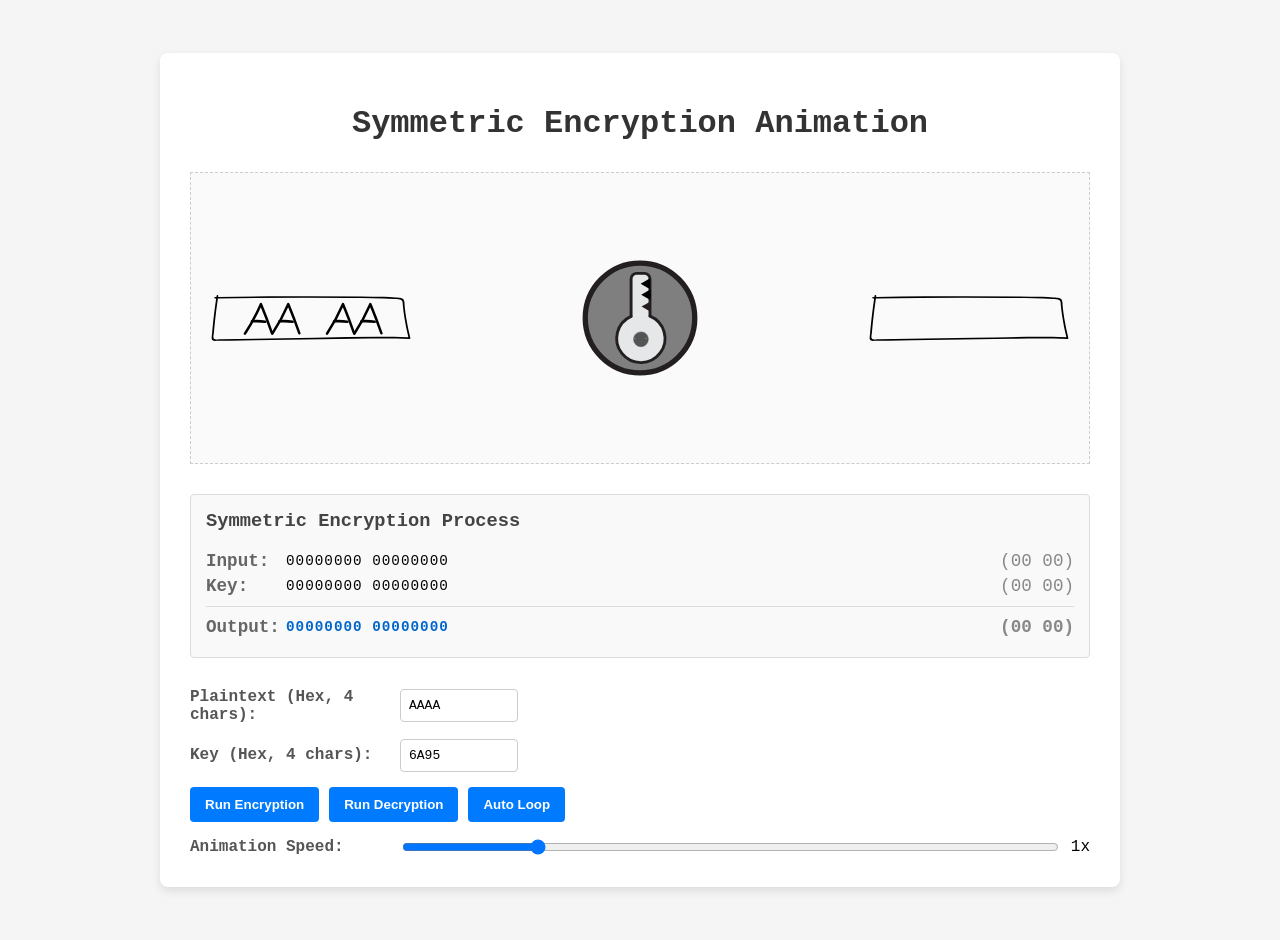
==== index.html @ 765e7019 "Refactor: Rename to Symmetric Encryption, fix key clipping and box filling - Rename page titles and " ====
<!DOCTYPE html>
<html lang="en">
<head>
    <meta charset="UTF-8">
    <meta name="viewport" content="width=device-width, initial-scale=1.0">
    <title>Symmetric Encryption Interactive Demo</title>
    <link rel="stylesheet" href="style.css">
</head>
<body>
    <div class="container">
        <h1>Symmetric Encryption Animation</h1>
        
        <div class="animation-space">
            <!-- Left Box (Plaintext) -->
            <div class="box-container" id="left-box-container">
                <svg class="box-svg" id="left-box" viewBox="0 0 475.19 112.03">
                    <g id="box-path">
                        <path class="box-outline" d="M473.64,103.31q-6-23.85-9.92-48.07-2.07-13-3.49-26.07c-.56-5.15.43-13.23-3.1-17.66s-13.55-3.73-18.82-4.16c-8.93-.72-17.87-1.21-26.83-1.55-18.3-.7-36.63-.82-54.95-1Q245.78,3.73,135,4.54,76,5,17,5.93c.1-.68.19-1.36.3-2,.36-2.39-3.67-3.43-4-1-.16,1-.3,2.08-.46,3.12L9.62,6a1.9,1.9,0,1,0,0,3.8l2.59,0Q9,32.11,6.38,54.49q-1.48,13-2.73,26.09-.58,6.06-1.1,12.13c-.36,4.11-1.41,8.73-.93,12.82.79,6.65,9.73,4.78,14.92,4.7l29.12-.44,58.24-.88,235-3.56c44.23-.66,88.49-1.2,132.7.37A2,2,0,0,0,473.64,103.31Zm-226.22-.38-224.63,3.4c-4.14.06-13.09,1.73-15.77-1.1S6.57,94.62,6.9,90.84q1.23-14,2.74-28Q12.5,36.26,16.4,9.74,119.59,8.06,222.79,8q53.29,0,106.59.38c35.6.27,71.39-.11,106.88,2.62,4.89.38,12.55-.1,16.34,2.71,3.6,2.67,2.74,8.67,3.16,12.71q1.31,12.66,3.22,25.26,3.81,25.26,10,50.15C395.21,99.34,321.21,101.82,247.42,102.93Z"/>
                    </g>
                </svg>
            </div>

            <!-- Left Connector (Arrows) -->
            <div class="connector-container" id="left-connector">
                <!-- Encrypt In Arrow (pointing right) -->
                <svg class="arrow-svg arrow-encrypt-in" viewBox="0 0 152.39 81.26">
                    <path d="M5.77,43.1a1021.29,1021.29,0,0,1,119.12-1.56c7.72.35,7.7-11.65,0-12A1021.29,1021.29,0,0,0,5.77,31.1c-7.66.55-7.72,12.55,0,12Z"/>
                    <path d="M90,11.09A217.37,217.37,0,0,0,145,30.8l-2.65-10a273.17,273.17,0,0,0-31.94,51.35c-3.29,6.94,7,13,10.36,6.06a260.18,260.18,0,0,1,30.06-48.92c2.55-3.25,2.23-9-2.65-10A205.46,205.46,0,0,1,96.1.73C89.25-2.82,83.18,7.54,90,11.09Z"/>
                </svg>
                <!-- Decrypt Out Arrow (pointing left) -->
                <svg class="arrow-svg arrow-decrypt-out flip-h" viewBox="0 0 152.39 81.26">
                    <path d="M5.77,43.1a1021.29,1021.29,0,0,1,119.12-1.56c7.72.35,7.7-11.65,0-12A1021.29,1021.29,0,0,0,5.77,31.1c-7.66.55-7.72,12.55,0,12Z"/>
                    <path d="M90,11.09A217.37,217.37,0,0,0,145,30.8l-2.65-10a273.17,273.17,0,0,0-31.94,51.35c-3.29,6.94,7,13,10.36,6.06a260.18,260.18,0,0,1,30.06-48.92c2.55-3.25,2.23-9-2.65-10A205.46,205.46,0,0,1,96.1.73C89.25-2.82,83.18,7.54,90,11.09Z"/>
                </svg>
            </div>

            <!-- Middle Key -->
            <div class="key-container neutral" id="key-anim-container">
                <svg class="key-svg" viewBox="-10 -10 247.24 247.9">
                    <defs>
                        <radialGradient id="encrypt-gradient" cx="118.95" cy="118.62" r="113.29" gradientUnits="userSpaceOnUse">
                            <stop offset="0" stop-color="#fff"/>
                            <stop offset="1" stop-color="#c7001a"/>
                        </radialGradient>
                        <radialGradient id="decrypt-gradient" cx="118.95" cy="118.62" r="113.28" gradientUnits="userSpaceOnUse">
                            <stop offset="0" stop-color="#fff"/>
                            <stop offset="1" stop-color="#03d400"/>
                        </radialGradient>
                    </defs>
                    <g id="Layer_2" data-name="Layer 2">
                        <g id="Layer_2-2" data-name="Layer 2">
                            <path class="bg-circle" d="M113.62.5C176.1.5,226.74,51.3,226.74,114S176.1,227.4,113.62,227.4.5,176.61.5,114,51.15.5,113.62.5Zm51.66,155.79a50.08,50.08,0,0,0-31-46.35V33.31a11.54,11.54,0,0,0-11.53-11.54h-16A11.54,11.54,0,0,0,95.2,33.31v77.16h0a50,50,0,1,0,70.08,45.81Z"/>
                            <g id="key-hardware">
                                <path class="cls-2" d="M134.29,109.94a49.92,49.92,0,1,1-39.09.54v35.24a11.56,11.56,0,0,0,5.32,9.73,14.65,14.65,0,0,0-.22,2.58,15.29,15.29,0,1,0,30.58,0,15.49,15.49,0,0,0-.45-3.7,11.5,11.5,0,0,0,3.86-8.61Z"/>
                                <path class="cls-2" d="M134.29,109.94v35.78a11.5,11.5,0,0,1-3.86,8.61,15.29,15.29,0,0,0-29.91,1.12,11.56,11.56,0,0,1-5.32-9.73V110.48h0a49.87,49.87,0,0,1,39.09-.53Z"/>
                                <path class="cls-2" d="M134.29,33.31v76.63a49.87,49.87,0,0,0-39.09.53V33.31a11.54,11.54,0,0,1,11.53-11.54h16a11.54,11.54,0,0,1,11.53,11.54Zm-1.45,62.34V85.23l-9,5.21Zm-.69-24.54V60.69l-9,5.21ZM131,48.28V37.85l-9,5.21Z"/>
                                <polygon class="cls-2" points="132.84 85.23 132.84 95.65 123.81 90.44 132.84 85.23"/>
                                <polygon class="cls-2" points="132.15 60.69 132.15 71.11 123.12 65.9 132.15 60.69"/>
                                <polygon class="cls-2" points="130.96 37.85 130.96 48.28 121.93 43.06 130.96 37.85"/>
                                <path class="cls-3" d="M130.43,154.33a15.49,15.49,0,0,1,.45,3.7,15.29,15.29,0,1,1-30.58,0,14.65,14.65,0,0,1,.22-2.58,11.55,11.55,0,0,0,6.21,1.81h16A11.45,11.45,0,0,0,130.43,154.33Z"/>
                                <path class="cls-3" d="M115.59,142.74a15.32,15.32,0,0,1,14.84,11.59,11.45,11.45,0,0,1-7.67,2.93h-16a11.55,11.55,0,0,1-6.21-1.81A15.29,15.29,0,0,1,115.59,142.74Z"/>
                                <path class="cls-4" d="M.5,114C.5,51.3,51.15.5,113.62.5S226.74,51.3,226.74,114,176.1,227.4,113.62,227.4.5,176.61.5,114Z"/>
                                <path class="cls-5" d="M134.29,109.94a49.92,49.92,0,1,1-39.09.54"/>
                                <path class="cls-5" d="M95.2,110.47V33.31a11.54,11.54,0,0,1,11.53-11.54h16a11.54,11.54,0,0,1,11.53,11.54v76.63"/>
                                <polygon class="cls-6" points="132.84 85.23 132.84 95.65 123.81 90.44 132.84 85.23"/>
                                <polygon class="cls-7" points="132.15 60.69 132.15 71.11 123.12 65.9 132.15 60.69"/>
                                <polygon class="cls-7" points="130.96 37.85 130.96 48.28 121.93 43.06 130.96 37.85"/>
                                <path class="cls-8" d="M130.43,154.33a15.49,15.49,0,0,1,.45,3.7,15.29,15.29,0,1,1-30.58,0,14.65,14.65,0,0,1,.22-2.58,15.29,15.29,0,0,1,29.91-1.12Z"/>
                            </g>
                        </g>
                    </g>
                </svg>
            </div>

            <!-- Right Connector (Arrows) -->
            <div class="connector-container" id="right-connector">
                <!-- Encrypt Out Arrow (pointing right) -->
                <svg class="arrow-svg arrow-encrypt-out" viewBox="0 0 152.39 81.26">
                    <path d="M5.77,43.1a1021.29,1021.29,0,0,1,119.12-1.56c7.72.35,7.7-11.65,0-12A1021.29,1021.29,0,0,0,5.77,31.1c-7.66.55-7.72,12.55,0,12Z"/>
                    <path d="M90,11.09A217.37,217.37,0,0,0,145,30.8l-2.65-10a273.17,273.17,0,0,0-31.94,51.35c-3.29,6.94,7,13,10.36,6.06a260.18,260.18,0,0,1,30.06-48.92c2.55-3.25,2.23-9-2.65-10A205.46,205.46,0,0,1,96.1.73C89.25-2.82,83.18,7.54,90,11.09Z"/>
                </svg>
                <!-- Decrypt In Arrow (pointing left) -->
                <svg class="arrow-svg arrow-decrypt-in flip-h" viewBox="0 0 152.39 81.26">
                    <path d="M5.77,43.1a1021.29,1021.29,0,0,1,119.12-1.56c7.72.35,7.7-11.65,0-12A1021.29,1021.29,0,0,0,5.77,31.1c-7.66.55-7.72,12.55,0,12Z"/>
                    <path d="M90,11.09A217.37,217.37,0,0,0,145,30.8l-2.65-10a273.17,273.17,0,0,0-31.94,51.35c-3.29,6.94,7,13,10.36,6.06a260.18,260.18,0,0,1,30.06-48.92c2.55-3.25,2.23-9-2.65-10A205.46,205.46,0,0,1,96.1.73C89.25-2.82,83.18,7.54,90,11.09Z"/>
                </svg>
            </div>

            <!-- Right Box (Ciphertext) -->
            <div class="box-container" id="right-box-container">
                <svg class="box-svg" id="right-box" viewBox="0 0 475.19 112.03">
                    <g id="box-path">
                        <path class="box-outline" d="M473.64,103.31q-6-23.85-9.92-48.07-2.07-13-3.49-26.07c-.56-5.15.43-13.23-3.1-17.66s-13.55-3.73-18.82-4.16c-8.93-.72-17.87-1.21-26.83-1.55-18.3-.7-36.63-.82-54.95-1Q245.78,3.73,135,4.54,76,5,17,5.93c.1-.68.19-1.36.3-2,.36-2.39-3.67-3.43-4-1-.16,1-.3,2.08-.46,3.12L9.62,6a1.9,1.9,0,1,0,0,3.8l2.59,0Q9,32.11,6.38,54.49q-1.48,13-2.73,26.09-.58,6.06-1.1,12.13c-.36,4.11-1.41,8.73-.93,12.82.79,6.65,9.73,4.78,14.92,4.7l29.12-.44,58.24-.88,235-3.56c44.23-.66,88.49-1.2,132.7.37A2,2,0,0,0,473.64,103.31Zm-226.22-.38-224.63,3.4c-4.14.06-13.09,1.73-15.77-1.1S6.57,94.62,6.9,90.84q1.23-14,2.74-28Q12.5,36.26,16.4,9.74,119.59,8.06,222.79,8q53.29,0,106.59.38c35.6.27,71.39-.11,106.88,2.62,4.89.38,12.55-.1,16.34,2.71,3.6,2.67,2.74,8.67,3.16,12.71q1.31,12.66,3.22,25.26,3.81,25.26,10,50.15C395.21,99.34,321.21,101.82,247.42,102.93Z"/>
                    </g>
                </svg>
            </div>
        </div>

        <!-- XOR Math Visualization -->
        <div class="math-panel" id="math-panel">
            <h3>Symmetric Encryption Process</h3>
            <div class="binary-row">
                <span class="label">Input:</span>
                <span class="value" id="math-input-bin">00000000 00000000</span>
                <span class="hex" id="math-input-hex">(00 00)</span>
            </div>
            <div class="binary-row">
                <span class="label">Key:</span>
                <span class="value" id="math-key-bin">00000000 00000000</span>
                <span class="hex" id="math-key-hex">(00 00)</span>
            </div>
            <div class="divider"></div>
            <div class="binary-row output-row">
                <span class="label">Output:</span>
                <span class="value" id="math-output-bin">00000000 00000000</span>
                <span class="hex" id="math-output-hex">(00 00)</span>
            </div>
        </div>

        <!-- Controls -->
        <div class="controls">
            <div class="control-group">
                <label for="plaintext-input">Plaintext (Hex, 4 chars):</label>
                <input type="text" id="plaintext-input" value="AAAA" maxlength="4" pattern="[0-9a-fA-F]{4}">
            </div>
            <div class="control-group">
                <label for="key-input">Key (Hex, 4 chars):</label>
                <input type="text" id="key-input" value="6A95" maxlength="4" pattern="[0-9a-fA-F]{4}">
            </div>
            <div class="control-group">
                <button id="btn-encrypt">Run Encryption</button>
                <button id="btn-decrypt">Run Decryption</button>
                <button id="btn-loop">Auto Loop</button>
                <button id="btn-pause" style="display:none;">Pause</button>
            </div>
            <div class="control-group">
                <label for="speed-input">Animation Speed:</label>
                <input type="range" id="speed-input" min="0.5" max="3" step="0.1" value="1">
                <span id="speed-val">1x</span>
            </div>
        </div>
    </div>

    <script type="module" src="main.js"></script>
</body>
</html>
---- style.css ----
body {
    font-family: 'Courier New', Courier, monospace;
    background-color: #f5f5f5;
    margin: 0;
    padding: 20px;
    display: flex;
    justify-content: center;
    align-items: center;
    min-height: 100vh;
}

.container {
    background-color: #fff;
    padding: 30px;
    border-radius: 8px;
    box-shadow: 0 4px 10px rgba(0,0,0,0.1);
    max-width: 900px;
    width: 100%;
}

h1 {
    text-align: center;
    color: #333;
    margin-bottom: 30px;
}

.animation-space {
    display: flex;
    justify-content: space-between;
    align-items: center;
    height: 250px;
    margin-bottom: 30px;
    border: 1px dashed #ccc;
    padding: 20px;
    background-color: #fafafa;
    position: relative;
}

.box-container {
    width: 200px;
    height: 100px;
    display: flex;
    justify-content: center;
    align-items: center;
}

.box-svg {
    width: 100%;
    height: 100%;
    overflow: visible;
}

.box-outline {
    fill: #000;
    stroke: none;
}

.connector-container {
    width: 100px;
    height: 80px;
    position: relative;
    display: flex;
    justify-content: center;
    align-items: center;
}

.arrow-svg {
    width: 100%;
    height: 100%;
    position: absolute;
    top: 0;
    left: 0;
    opacity: 0;
    transition: opacity 0.3s ease-in-out;
}

.arrow-svg path {
    fill: #000;
}

.flip-h {
    transform: scaleX(-1);
}

.key-container {
    width: 120px;
    height: 120px;
    display: flex;
    justify-content: center;
    align-items: center;
}

.key-svg {
    width: 100%;
    height: 100%;
}

/* Key SVG Internal Styles */
.key-svg .bg-circle {
    transition: fill 0.5s ease-in-out;
}

.key-container.neutral .bg-circle {
    fill: #7f7f7f;
}

.key-container.encrypting .bg-circle {
    fill: url(#encrypt-gradient);
}

.key-container.decrypting .bg-circle {
    fill: url(#decrypt-gradient);
}

.key-svg .cls-2 { fill: #e6e7e8; }
.key-svg .cls-3 { fill: #535454; }
.key-svg .cls-4, .key-svg .cls-5, .key-svg .cls-6, .key-svg .cls-7, .key-svg .cls-8 { fill: none; }
.key-svg .cls-4, .key-svg .cls-5, .key-svg .cls-6 { stroke: #231f20; }
.key-svg .cls-4, .key-svg .cls-5, .key-svg .cls-6, .key-svg .cls-7 { stroke-linecap: round; }
.key-svg .cls-4, .key-svg .cls-5, .key-svg .cls-6, .key-svg .cls-8 { stroke-miterlimit: 10; }
.key-svg .cls-4 { stroke-width: 11px; } /* encryption outer stroke? wait, key.svg didn't have cls-4 stroke width 11, key_encrypt did. We can keep it or merge */
.key-svg .cls-5 { stroke-width: 6px; }
.key-svg .cls-6, .key-svg .cls-7 { stroke-width: 7px; }
.key-svg .cls-7 { stroke: #000; }
.key-svg .cls-8 { stroke: #515151; }

.key-svg {
    transform-origin: center;
    transition: transform 0.5s ease-in-out;
}

.key-container.encrypting .key-svg {
    transform: rotate(90deg);
}

.key-container.decrypting .key-svg {
    transform: rotate(-90deg);
}

/* Arrow Visibility States */
.animation-space.state-encrypt-start .arrow-encrypt-in { opacity: 1; }
.animation-space.state-encrypt-active .arrow-encrypt-in { opacity: 1; }
.animation-space.state-encrypt-active .arrow-encrypt-out { opacity: 1; }

.animation-space.state-decrypt-start .arrow-decrypt-in { opacity: 1; }
.animation-space.state-decrypt-active .arrow-decrypt-in { opacity: 1; }
.animation-space.state-decrypt-active .arrow-decrypt-out { opacity: 1; }

/* Text Fade States */
.box-svg .char-group {
    transition: opacity 0.5s ease-in-out;
}
.box-svg.fade-out .char-group {
    opacity: 0;
}

/* Math Panel */
.math-panel {
    background-color: #f9f9f9;
    border: 1px solid #ddd;
    padding: 15px;
    border-radius: 4px;
    margin-bottom: 30px;
}

.math-panel h3 {
    margin-top: 0;
    color: #444;
}

.binary-row {
    display: flex;
    align-items: center;
    margin: 5px 0;
    font-size: 1.1em;
}

.binary-row .label {
    width: 80px;
    font-weight: bold;
    color: #666;
}

.binary-row .value {
    font-family: monospace;
    letter-spacing: 1px;
    flex-grow: 1;
}

.binary-row .hex {
    color: #888;
    margin-left: 10px;
}

.divider {
    height: 1px;
    background-color: #ddd;
    margin: 10px 0;
}

.output-row {
    font-weight: bold;
    color: #0066cc;
}

/* Controls */
.controls {
    display: flex;
    flex-direction: column;
    gap: 15px;
}

.control-group {
    display: flex;
    align-items: center;
    gap: 10px;
}

.control-group label {
    font-weight: bold;
    color: #555;
    width: 200px;
}

.control-group input[type="text"] {
    padding: 8px;
    font-family: monospace;
    font-size: 1em;
    border: 1px solid #ccc;
    border-radius: 4px;
    width: 100px;
    text-transform: uppercase;
}

.control-group button {
    padding: 10px 15px;
    border: none;
    border-radius: 4px;
    background-color: #007bff;
    color: #fff;
    cursor: pointer;
    font-weight: bold;
    transition: background-color 0.2s;
}

.control-group button:hover {
    background-color: #0056b3;
}

.control-group button:active {
    background-color: #004085;
}

.control-group input[type="range"] {
    flex-grow: 1;
}
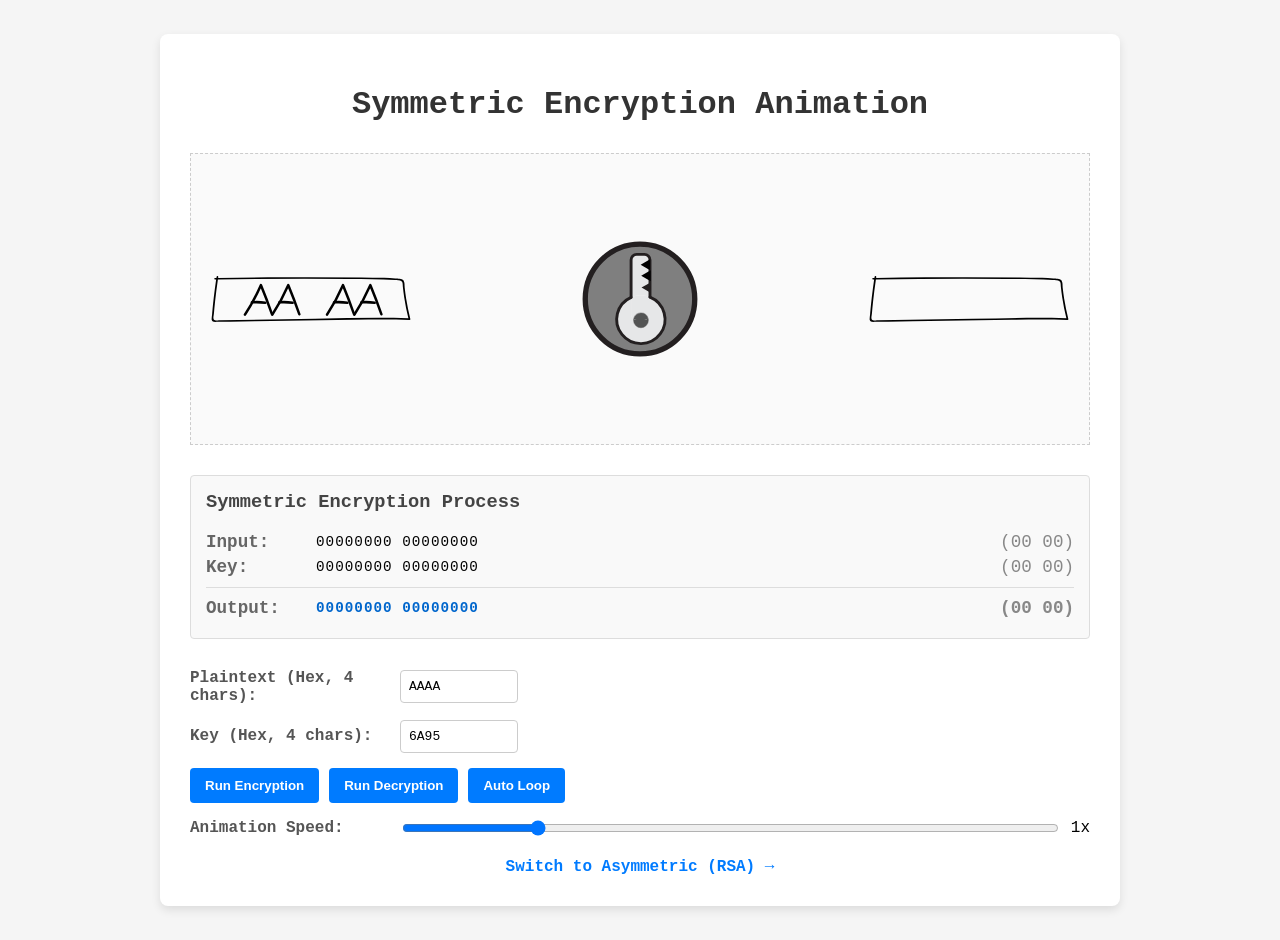
==== commit 9a2b1fdc: "Refactor: Fix asymmetric decrypt arrow directions and vertical key spacing - Swap decrypt arrow rota" ====
--- a/index.html
+++ b/index.html
@@ -139,6 +139,9 @@
                 <span id="speed-val">1x</span>
             </div>
         </div>
+        <div style="margin-top: 20px; text-align: center;">
+            <a href="asymmetric.html" style="color: #007bff; text-decoration: none; font-weight: bold;">Switch to Asymmetric (RSA) &rarr;</a>
+        </div>
     </div>
 
     <script type="module" src="main.js"></script>
--- a/style.css
+++ b/style.css
@@ -42,6 +42,7 @@
     display: flex;
     justify-content: center;
     align-items: center;
+    transition: opacity 0.5s ease-in-out;
 }
 
 .box-svg {
@@ -146,13 +147,6 @@
 .animation-space.state-decrypt-active .arrow-decrypt-in { opacity: 1; }
 .animation-space.state-decrypt-active .arrow-decrypt-out { opacity: 1; }
 
-/* Text Fade States */
-.box-svg .char-group {
-    transition: opacity 0.5s ease-in-out;
-}
-.box-svg.fade-out .char-group {
-    opacity: 0;
-}
 
 /* Math Panel */
 .math-panel {
@@ -176,7 +170,7 @@
 }
 
 .binary-row .label {
-    width: 80px;
+    width: 110px;
     font-weight: bold;
     color: #666;
 }
@@ -254,3 +248,83 @@
 .control-group input[type="range"] {
     flex-grow: 1;
 }
+
+/* Asymmetric Layout */
+.animation-space.asymmetric-layout {
+    height: 340px;
+}
+.key-pair-container {
+    display: flex;
+    flex-direction: column;
+    justify-content: space-around;
+    height: 100%;
+    width: 120px;
+}
+.key-wrapper {
+    display: flex;
+    flex-direction: column;
+    align-items: center;
+    position: relative;
+}
+.key-label {
+    font-family: 'Courier New', Courier, monospace;
+    font-weight: bold;
+    color: #555;
+    font-size: 0.8em;
+    text-transform: uppercase;
+    letter-spacing: 1px;
+}
+.key-label.top {
+    margin-bottom: 5px;
+}
+.key-label.bottom {
+    margin-top: 5px;
+}
+
+/* Static Rotations for Asymmetric Keys */
+.key-container.public {
+    transform: rotate(90deg);
+}
+.key-container.private {
+    transform: rotate(-90deg);
+}
+
+/* Permanent Key Colors for Asymmetric */
+.key-container.public .key-svg .bg-circle {
+    fill: url(#encrypt-gradient) !important;
+    opacity: 1 !important;
+}
+.key-container.private .key-svg .bg-circle {
+    fill: url(#decrypt-gradient) !important;
+    opacity: 1 !important;
+}
+
+/* Wiggle & Pulse Animation for Active Key */
+.key-svg.active-key {
+    animation: wiggle-pulse-anim 1.2s infinite ease-in-out;
+}
+
+@keyframes wiggle-pulse-anim {
+    0% { transform: rotate(0deg) scale(1); }
+    25% { transform: rotate(4deg) scale(1.04); }
+    50% { transform: rotate(0deg) scale(1.08); }
+    75% { transform: rotate(-4deg) scale(1.04); }
+    100% { transform: rotate(0deg) scale(1); }
+}
+
+/* Diagonal Arrows for Asymmetric */
+.asymmetric-layout .connector-container {
+    height: 100%;
+}
+.asymmetric-layout .arrow-encrypt-in {
+    transform: translateY(-42.5px) rotate(-40deg) scaleX(1.3);
+}
+.asymmetric-layout .arrow-encrypt-out {
+    transform: translateY(-42.5px) rotate(40deg) scaleX(1.3);
+}
+.asymmetric-layout .arrow-decrypt-in {
+    transform: translateY(42.5px) rotate(140deg) scaleX(1.3);
+}
+.asymmetric-layout .arrow-decrypt-out {
+    transform: translateY(42.5px) rotate(220deg) scaleX(1.3);
+}
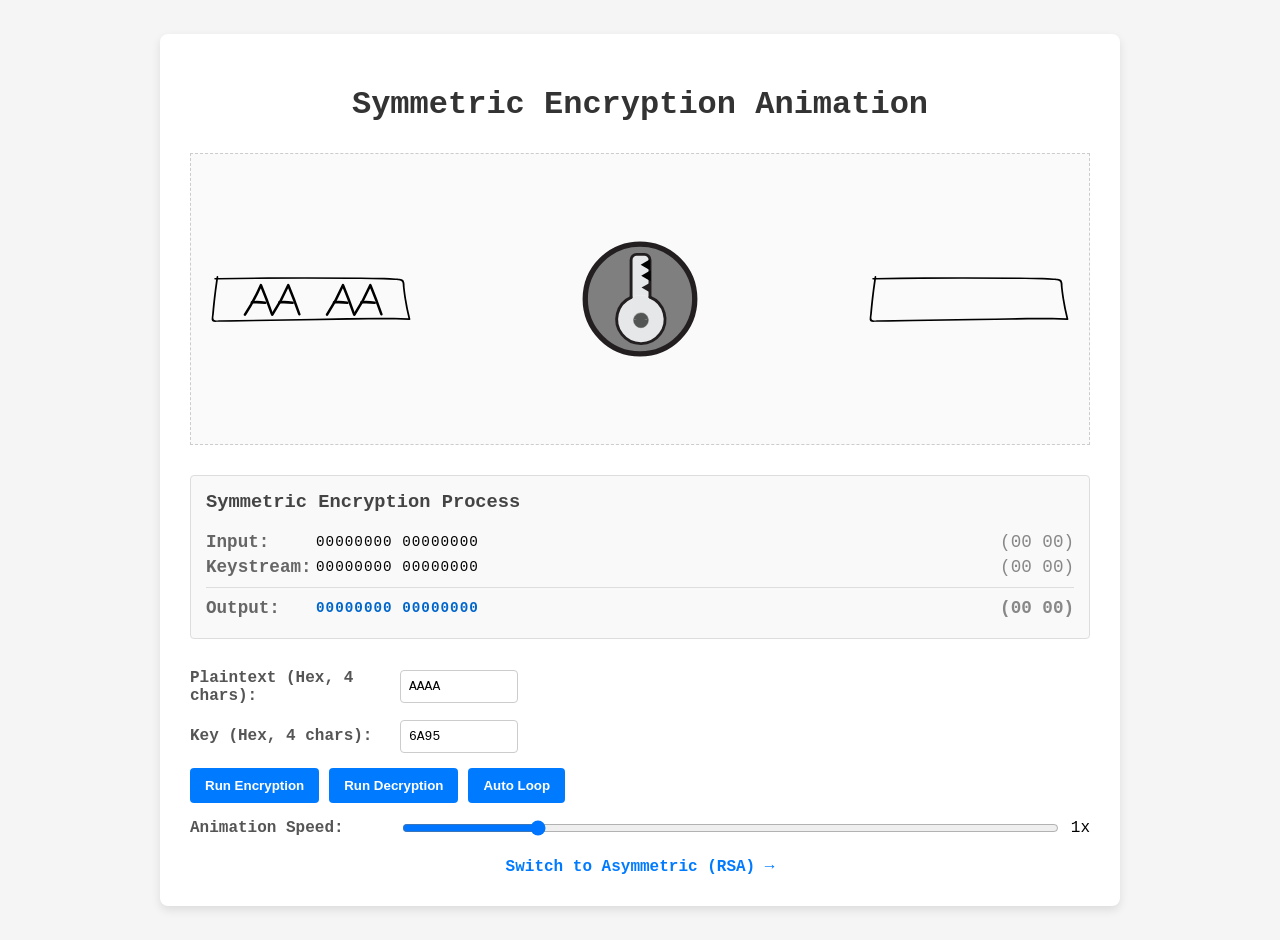
==== commit f4021b74: "Fix: Center register box text, clarify keystream, align diagonals, and persist arrows - Use wobbly b" ====
--- a/index.html
+++ b/index.html
@@ -105,7 +105,7 @@
                 <span class="hex" id="math-input-hex">(00 00)</span>
             </div>
             <div class="binary-row">
-                <span class="label">Key:</span>
+                <span class="label">Keystream:</span>
                 <span class="value" id="math-key-bin">00000000 00000000</span>
                 <span class="hex" id="math-key-hex">(00 00)</span>
             </div>
--- a/style.css
+++ b/style.css
@@ -328,3 +328,282 @@
 .asymmetric-layout .arrow-decrypt-out {
     transform: translateY(42.5px) rotate(220deg) scaleX(1.3);
 }
+
+/* Feistel Layout */
+.animation-space.feistel-layout {
+    height: 340px;
+    width: 600px;
+    margin: 0 auto;
+    position: relative;
+    display: flex;
+    justify-content: space-between;
+}
+.feistel-column {
+    width: 240px;
+    height: 100%;
+    display: flex;
+    flex-direction: column;
+    justify-content: space-between;
+    position: relative;
+}
+.box-container.small-box {
+    width: 240px;
+    height: 57px;
+    position: relative;
+}
+.box-label-top {
+    position: absolute;
+    top: -20px;
+    left: 50%;
+    transform: translateX(-50%);
+    font-family: monospace;
+    font-weight: bold;
+    font-size: 0.9em;
+}
+.box-label-bottom {
+    position: absolute;
+    bottom: -20px;
+    left: 50%;
+    transform: translateX(-50%);
+    font-family: monospace;
+    font-weight: bold;
+    font-size: 0.9em;
+    white-space: nowrap;
+}
+
+/* XOR Gate */
+.xor-gate {
+    width: 30px;
+    height: 30px;
+    border: 2px solid #000;
+    border-radius: 50%;
+    display: flex;
+    align-items: center;
+    justify-content: center;
+    font-family: monospace;
+    font-size: 20px;
+    font-weight: bold;
+    background: #fff;
+    position: absolute;
+    left: 105px;
+    top: 145px;
+    z-index: 10;
+    transition: background-color 0.3s;
+}
+.xor-gate.active {
+    background-color: #ffeb3b; /* yellow pulse on active */
+}
+
+/* F Block */
+.f-block {
+    width: 50px;
+    height: 40px;
+    border: 2px solid #000;
+    background: #fff;
+    display: flex;
+    align-items: center;
+    justify-content: center;
+    font-family: 'Courier New', Courier, monospace;
+    font-weight: bold;
+    font-size: 1.2em;
+    position: absolute;
+    left: 95px;
+    top: 140px;
+    z-index: 10;
+    transition: background-color 0.3s;
+}
+.f-block.active {
+    background-color: #ffeb3b;
+}
+
+/* Key Node */
+.key-node {
+    width: 40px;
+    height: 40px;
+    border: 2px dashed #333;
+    border-radius: 50%;
+    background: #fff;
+    display: flex;
+    flex-direction: column;
+    align-items: center;
+    justify-content: center;
+    position: absolute;
+    left: 175px;
+    top: 140px;
+    z-index: 10;
+    font-family: monospace;
+    font-size: 0.8em;
+}
+.key-node-label {
+    font-size: 0.7em;
+    color: #777;
+}
+.key-node-value {
+    font-weight: bold;
+}
+
+/* Feistel Arrows Positioning */
+.feistel-arrows {
+    position: absolute;
+    top: 0;
+    left: 0;
+    width: 100%;
+    height: 100%;
+    pointer-events: none;
+}
+.feistel-arrow {
+    position: absolute;
+    width: 152px;
+    height: 81px;
+    opacity: 0;
+    transition: opacity 0.3s ease-in-out;
+}
+
+/* Straight arrow overrides (using path drawing instead of complex SVG viewBox if possible,
+   but we reuse the same arrow structure, so we position and rotate/scale them) */
+.arrow-l0-xor {
+    left: 44px;
+    top: 60.5px;
+    transform: rotate(90deg) scaleX(0.58) scaleY(0.5);
+}
+.arrow-r0-f {
+    left: 404px;
+    top: 58px;
+    transform: rotate(90deg) scaleX(0.55) scaleY(0.5);
+}
+.arrow-f-xor {
+    left: 219px;
+    top: 119.5px;
+    transform: rotate(180deg) scaleX(2.1) scaleY(0.5);
+}
+.arrow-xor-r1 {
+    left: 120px;
+    top: 121px;
+    width: 360px;
+    height: 216px;
+    transform: scaleX(-1) scaleY(0.5);
+}
+.arrow-r0-l1 {
+    left: 120px;
+    top: -56px;
+    width: 360px;
+    height: 452px;
+    transform: scaleY(0.5);
+}
+
+/* Sidebar Layout for XOR Calculator */
+.page-wrapper {
+    display: flex;
+    justify-content: center;
+    align-items: flex-start;
+    gap: 30px;
+    max-width: 960px;
+    margin: 0 auto;
+    padding: 20px;
+}
+.main-content {
+    flex: 1;
+    max-width: 650px;
+}
+.sidebar {
+    width: 250px;
+    margin-top: 60px;
+}
+.calculator-panel {
+    border: 2px solid #333;
+    border-radius: 8px;
+    padding: 15px;
+    background: #fdfdfd;
+    box-shadow: 3px 3px 0px rgba(0,0,0,0.15);
+}
+.calculator-panel h3 {
+    margin-top: 0;
+    font-family: monospace;
+    font-size: 1.1em;
+    border-bottom: 2px solid #333;
+    padding-bottom: 5px;
+    text-align: center;
+}
+.calc-row {
+    display: flex;
+    align-items: center;
+    justify-content: space-between;
+    margin-top: 15px;
+}
+.calc-input-group {
+    display: flex;
+    flex-direction: column;
+    width: 90px;
+}
+.calc-input-group label {
+    font-size: 0.7em;
+    color: #555;
+    margin-bottom: 3px;
+    font-family: monospace;
+}
+.calc-input-group input {
+    width: 100%;
+    padding: 5px;
+    font-family: monospace;
+    font-size: 1.1em;
+    text-transform: uppercase;
+    text-align: center;
+    border: 2px solid #333;
+    border-radius: 4px;
+}
+.calc-op {
+    font-size: 1.4em;
+    font-weight: bold;
+    margin-top: 15px;
+}
+.calc-result-row {
+    margin-top: 20px;
+    padding-top: 10px;
+    border-top: 2px dashed #ccc;
+    display: flex;
+    justify-content: space-between;
+    align-items: center;
+}
+.calc-result-label {
+    font-family: monospace;
+    font-size: 0.9em;
+    font-weight: bold;
+}
+.calc-result-val {
+    font-family: monospace;
+    font-size: 1.3em;
+    font-weight: bold;
+    color: #007bff;
+    border: 2px solid #007bff;
+    padding: 2px 8px;
+    border-radius: 4px;
+    background: #f0f7ff;
+}
+.calc-help {
+    margin-top: 15px;
+    font-size: 0.75em;
+    color: #666;
+    line-height: 1.3;
+}
+
+/* F Block Intermediate Value */
+.f-block-val {
+    position: absolute;
+    left: 115px;
+    top: 184px;
+    transform: translateX(-50%);
+    font-family: monospace;
+    font-weight: bold;
+    font-size: 0.85em;
+    background: #ffffcc;
+    padding: 1px 4px;
+    border: 1.5px dashed #333;
+    border-radius: 4px;
+    opacity: 0;
+    transition: opacity 0.3s ease-in-out;
+    z-index: 10;
+}
+.f-block-val.active {
+    opacity: 1;
+}
+
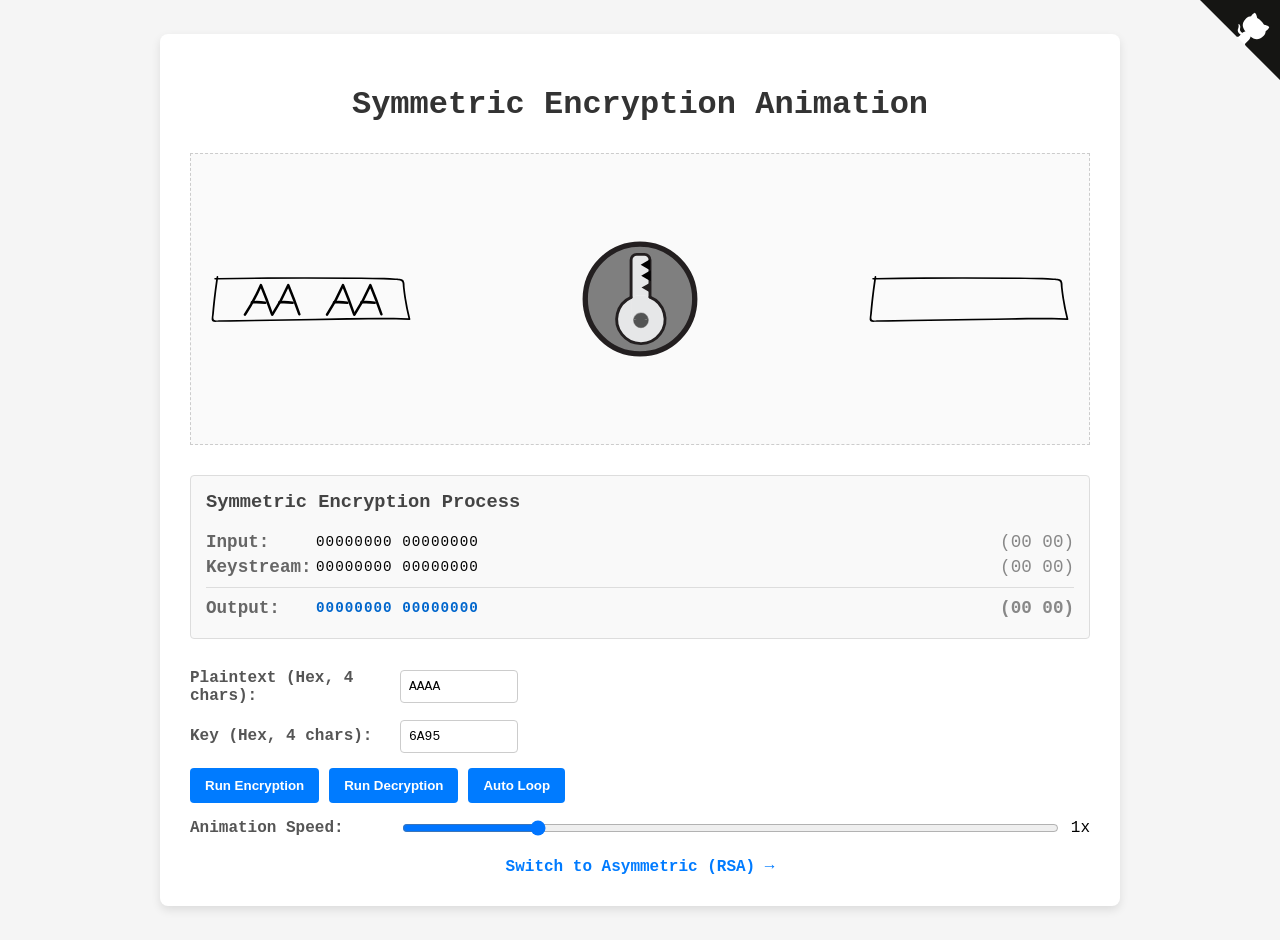
==== commit dd2c4a4c: "Feature: Add GitHub Corner Octocat link to all pages - Insert GitHub Octocat Corner SVGs to index.ht" ====
--- a/index.html
+++ b/index.html
@@ -7,6 +7,15 @@
     <link rel="stylesheet" href="style.css">
 </head>
 <body>
+    <!-- GitHub Corner Octocat (Top Right) -->
+    <a href="https://github.com/bohemian-miser/bits-of-security" class="github-corner z-50" aria-label="View source on GitHub">
+        <svg width="80" height="80" viewBox="0 0 250 250" style="fill:#151513; color:#fff; position: absolute; top: 0; border: 0; right: 0;" aria-hidden="true">
+            <path d="M0,0 L115,115 L130,115 L142,142 L250,250 L250,0 Z"/>
+            <path d="M128.3,109.0 C113.8,99.7 119.0,89.6 119.0,89.6 C122.0,82.7 120.5,78.6 120.5,78.6 C119.2,72.0 123.4,76.3 123.4,76.3 C127.3,80.9 125.5,87.3 125.5,87.3 C122.9,97.6 130.6,101.9 134.4,103.2" fill="currentColor" style="transform-origin: 130px 106px;" class="octo-arm"/>
+            <path d="M115.0,115.0 C114.9,115.1 118.7,116.5 119.8,115.4 L133.7,101.6 C136.9,99.2 139.9,98.4 142.2,98.6 C133.8,88.0 127.5,74.4 143.8,58.0 C148.5,53.4 154.0,51.2 159.7,51.0 C160.3,49.4 163.2,43.6 171.4,40.1 C171.4,40.1 176.1,42.5 178.8,56.2 C183.1,58.6 187.2,61.8 190.9,65.4 C194.5,69.0 197.7,73.2 200.1,77.6 C213.8,80.2 216.3,84.9 216.3,84.9 C212.7,93.1 206.9,96.0 205.4,96.6 C205.1,102.4 203.0,107.8 198.3,112.5 C181.9,128.9 168.3,122.5 157.7,114.1 C157.9,116.9 156.7,120.9 152.7,124.9 L141.0,136.5 C139.8,137.7 141.6,141.9 141.8,141.8 Z" fill="currentColor" class="octo-body"/>
+        </svg>
+    </a>
+
     <div class="container">
         <h1>Symmetric Encryption Animation</h1>
         
--- a/style.css
+++ b/style.css
@@ -607,3 +607,17 @@
     opacity: 1;
 }
 
+/* GitHub Corner */
+.github-corner:hover .octo-arm {
+    animation: octocat-wave 560ms ease-in-out;
+}
+@keyframes octocat-wave {
+    0%, 100% { transform: rotate(0); }
+    20%, 60% { transform: rotate(-25deg); }
+    40%, 80% { transform: rotate(10deg); }
+}
+@media (max-width:500px) {
+    .github-corner:hover .octo-arm { animation: none; }
+    .github-corner .octo-arm { animation: octocat-wave 560ms ease-in-out; }
+}
+
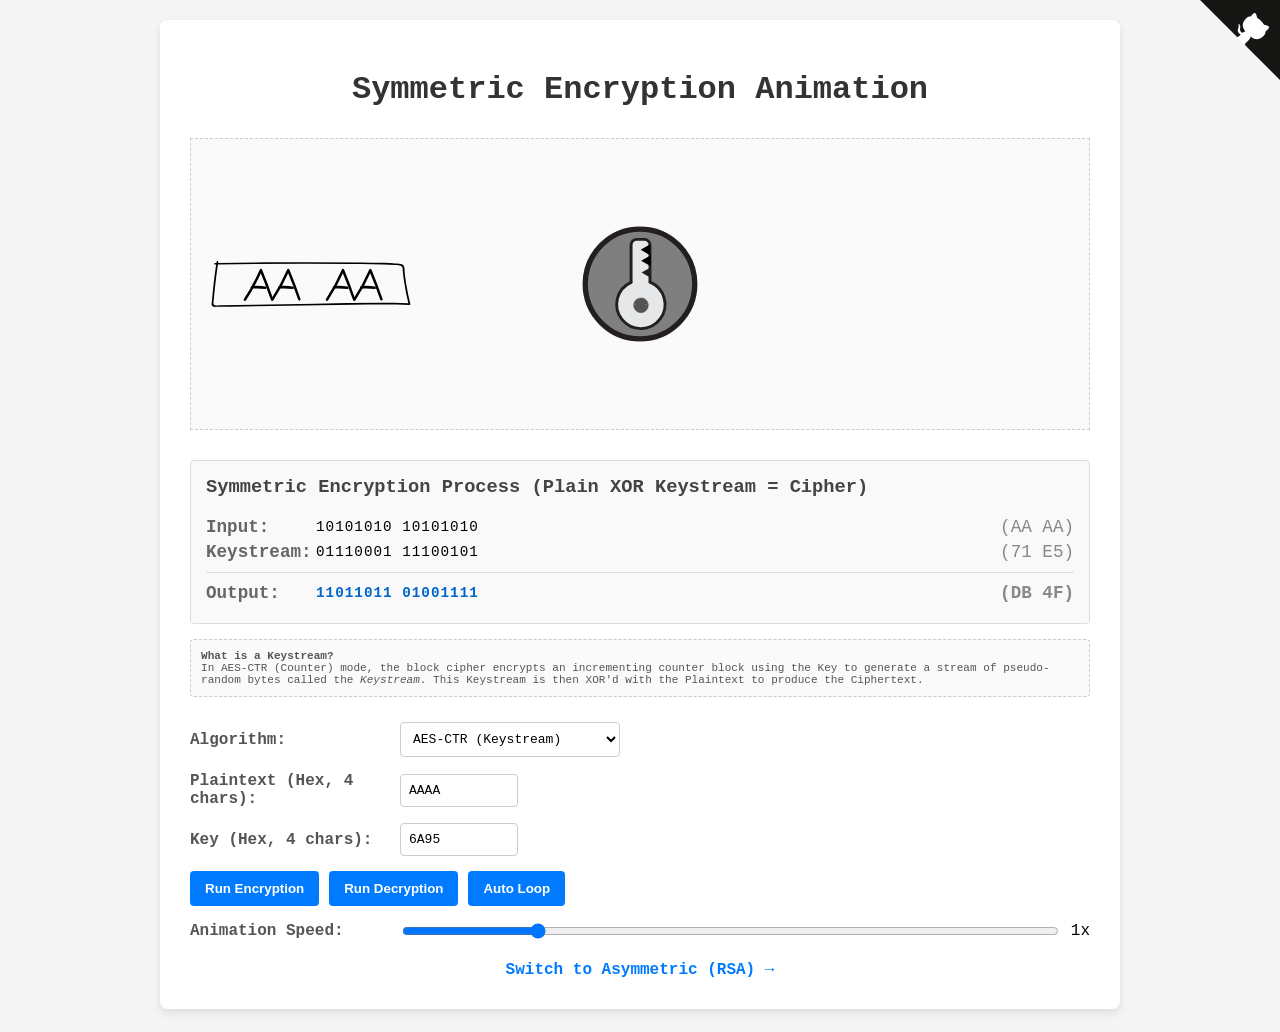
==== commit a52b4e4e: "Fix: Correct OctoCat repository link, video credits, and add AES/XOR toggle on Symmetric Page - Upda" ====
--- a/index.html
+++ b/index.html
@@ -8,7 +8,7 @@
 </head>
 <body>
     <!-- GitHub Corner Octocat (Top Right) -->
-    <a href="https://github.com/bohemian-miser/bits-of-security" class="github-corner z-50" aria-label="View source on GitHub">
+    <a href="https://github.com/bohemian-miser/encryption-animations" class="github-corner z-50" aria-label="View source on GitHub">
         <svg width="80" height="80" viewBox="0 0 250 250" style="fill:#151513; color:#fff; position: absolute; top: 0; border: 0; right: 0;" aria-hidden="true">
             <path d="M0,0 L115,115 L130,115 L142,142 L250,250 L250,0 Z"/>
             <path d="M128.3,109.0 C113.8,99.7 119.0,89.6 119.0,89.6 C122.0,82.7 120.5,78.6 120.5,78.6 C119.2,72.0 123.4,76.3 123.4,76.3 C127.3,80.9 125.5,87.3 125.5,87.3 C122.9,97.6 130.6,101.9 134.4,103.2" fill="currentColor" style="transform-origin: 130px 106px;" class="octo-arm"/>
@@ -114,7 +114,7 @@
                 <span class="hex" id="math-input-hex">(00 00)</span>
             </div>
             <div class="binary-row">
-                <span class="label">Keystream:</span>
+                <span class="label" id="math-key-label">Keystream:</span>
                 <span class="value" id="math-key-bin">00000000 00000000</span>
                 <span class="hex" id="math-key-hex">(00 00)</span>
             </div>
@@ -126,8 +126,21 @@
             </div>
         </div>
 
+        <!-- Keystream Explanation Footer -->
+        <div class="explanation-panel" id="explanation-panel">
+            <strong>What is a Keystream?</strong><br>
+            In AES-CTR (Counter) mode, the block cipher encrypts an incrementing counter block using the Key to generate a stream of pseudo-random bytes called the <em>Keystream</em>. This Keystream is then XOR'd with the Plaintext to produce the Ciphertext.
+        </div>
+
         <!-- Controls -->
         <div class="controls">
+            <div class="control-group">
+                <label for="algo-select">Algorithm:</label>
+                <select id="algo-select">
+                    <option value="xor">Plain XOR (Direct)</option>
+                    <option value="aes" selected>AES-CTR (Keystream)</option>
+                </select>
+            </div>
             <div class="control-group">
                 <label for="plaintext-input">Plaintext (Hex, 4 chars):</label>
                 <input type="text" id="plaintext-input" value="AAAA" maxlength="4" pattern="[0-9a-fA-F]{4}">
--- a/style.css
+++ b/style.css
@@ -197,6 +197,20 @@
     color: #0066cc;
 }
 
+.explanation-panel {
+    margin-top: -15px;
+    margin-bottom: 25px;
+    font-family: monospace;
+    font-size: 0.85em;
+    color: #555;
+    text-align: left;
+    padding: 10px;
+    border: 1px dashed #ccc;
+    border-radius: 4px;
+    background: #fafafa;
+    display: block;
+}
+
 /* Controls */
 .controls {
     display: flex;
@@ -216,14 +230,19 @@
     width: 200px;
 }
 
-.control-group input[type="text"] {
+.control-group input[type="text"],
+.control-group select {
     padding: 8px;
     font-family: monospace;
     font-size: 1em;
     border: 1px solid #ccc;
     border-radius: 4px;
     width: 100px;
-    text-transform: uppercase;
+}
+
+.control-group select {
+    width: 220px;
+    background: #fff;
 }
 
 .control-group button {
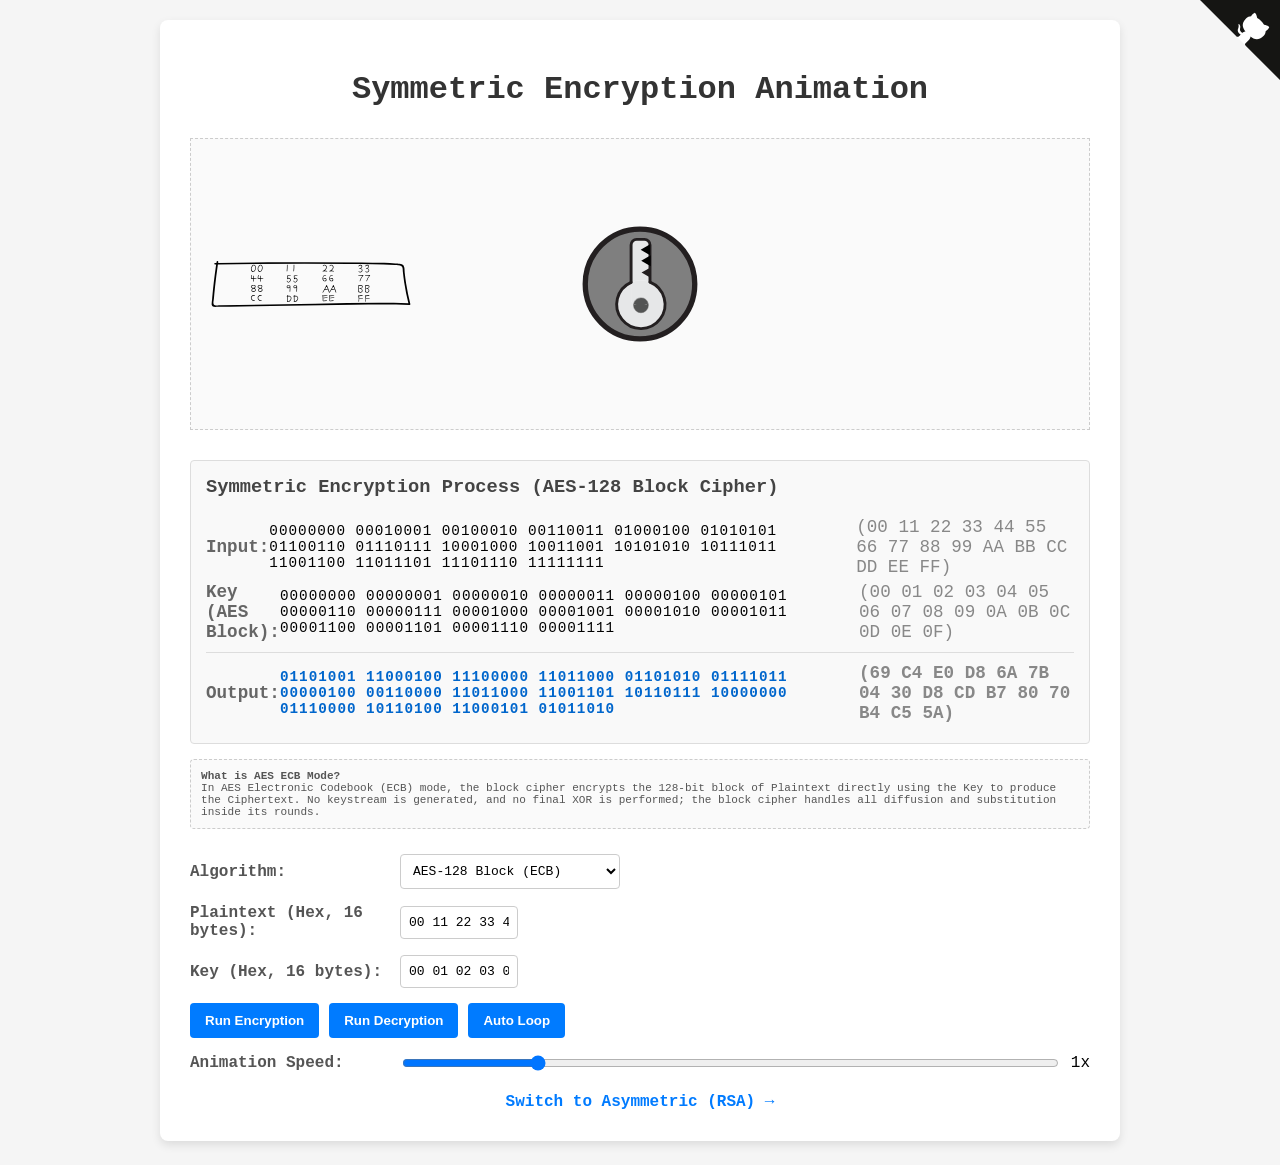
==== commit 885dc655: "Refactor: Change AES-CTR Keystream mode to direct AES-128 Block Cipher (ECB) - Remove AES-CTR Keystr" ====
--- a/index.html
+++ b/index.html
@@ -128,8 +128,8 @@
 
         <!-- Keystream Explanation Footer -->
         <div class="explanation-panel" id="explanation-panel">
-            <strong>What is a Keystream?</strong><br>
-            In AES-CTR (Counter) mode, the block cipher encrypts an incrementing counter block using the Key to generate a stream of pseudo-random bytes called the <em>Keystream</em>. This Keystream is then XOR'd with the Plaintext to produce the Ciphertext.
+            <strong>What is AES ECB Mode?</strong><br>
+            In AES Electronic Codebook (ECB) mode, the block cipher encrypts the 128-bit block of Plaintext directly using the Key to produce the Ciphertext. No keystream is generated, and no final XOR is performed; the block cipher handles all diffusion and substitution inside its rounds.
         </div>
 
         <!-- Controls -->
@@ -138,16 +138,16 @@
                 <label for="algo-select">Algorithm:</label>
                 <select id="algo-select">
                     <option value="xor">Plain XOR (Direct)</option>
-                    <option value="aes" selected>AES-CTR (Keystream)</option>
+                    <option value="aes" selected>AES-128 Block (ECB)</option>
                 </select>
             </div>
             <div class="control-group">
-                <label for="plaintext-input">Plaintext (Hex, 4 chars):</label>
-                <input type="text" id="plaintext-input" value="AAAA" maxlength="4" pattern="[0-9a-fA-F]{4}">
+                <label for="plaintext-input">Plaintext (Hex, 16 bytes):</label>
+                <input type="text" id="plaintext-input" value="00 11 22 33 44 55 66 77 88 99 AA BB CC DD EE FF" maxlength="47" pattern="[0-9a-fA-F\s]{32,47}">
             </div>
             <div class="control-group">
-                <label for="key-input">Key (Hex, 4 chars):</label>
-                <input type="text" id="key-input" value="6A95" maxlength="4" pattern="[0-9a-fA-F]{4}">
+                <label for="key-input">Key (Hex, 16 bytes):</label>
+                <input type="text" id="key-input" value="00 01 02 03 04 05 06 07 08 09 0A 0B 0C 0D 0E 0F" maxlength="47" pattern="[0-9a-fA-F\s]{32,47}">
             </div>
             <div class="control-group">
                 <button id="btn-encrypt">Run Encryption</button>
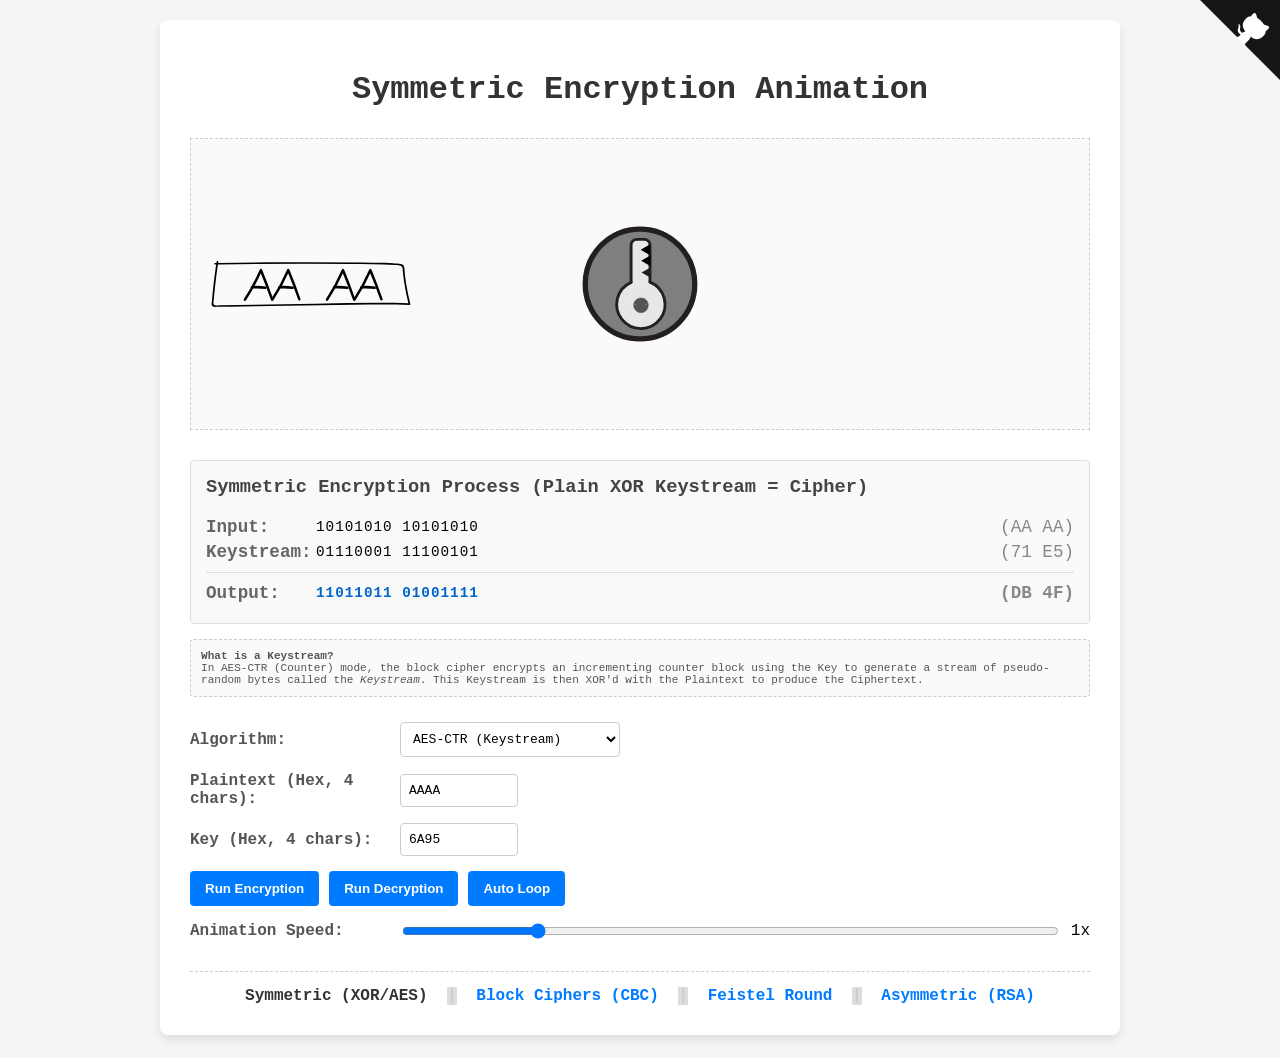
==== commit 24a87658: "Feature: Add Block Ciphers page explaining CBC mode with animations - Revert index.html and main.js " ====
--- a/index.html
+++ b/index.html
@@ -128,8 +128,8 @@
 
         <!-- Keystream Explanation Footer -->
         <div class="explanation-panel" id="explanation-panel">
-            <strong>What is AES ECB Mode?</strong><br>
-            In AES Electronic Codebook (ECB) mode, the block cipher encrypts the 128-bit block of Plaintext directly using the Key to produce the Ciphertext. No keystream is generated, and no final XOR is performed; the block cipher handles all diffusion and substitution inside its rounds.
+            <strong>What is a Keystream?</strong><br>
+            In AES-CTR (Counter) mode, the block cipher encrypts an incrementing counter block using the Key to generate a stream of pseudo-random bytes called the <em>Keystream</em>. This Keystream is then XOR'd with the Plaintext to produce the Ciphertext.
         </div>
 
         <!-- Controls -->
@@ -138,16 +138,16 @@
                 <label for="algo-select">Algorithm:</label>
                 <select id="algo-select">
                     <option value="xor">Plain XOR (Direct)</option>
-                    <option value="aes" selected>AES-128 Block (ECB)</option>
+                    <option value="aes" selected>AES-CTR (Keystream)</option>
                 </select>
             </div>
             <div class="control-group">
-                <label for="plaintext-input">Plaintext (Hex, 16 bytes):</label>
-                <input type="text" id="plaintext-input" value="00 11 22 33 44 55 66 77 88 99 AA BB CC DD EE FF" maxlength="47" pattern="[0-9a-fA-F\s]{32,47}">
+                <label for="plaintext-input">Plaintext (Hex, 4 chars):</label>
+                <input type="text" id="plaintext-input" value="AAAA" maxlength="4" pattern="[0-9a-fA-F]{4}">
             </div>
             <div class="control-group">
-                <label for="key-input">Key (Hex, 16 bytes):</label>
-                <input type="text" id="key-input" value="00 01 02 03 04 05 06 07 08 09 0A 0B 0C 0D 0E 0F" maxlength="47" pattern="[0-9a-fA-F\s]{32,47}">
+                <label for="key-input">Key (Hex, 4 chars):</label>
+                <input type="text" id="key-input" value="6A95" maxlength="4" pattern="[0-9a-fA-F]{4}">
             </div>
             <div class="control-group">
                 <button id="btn-encrypt">Run Encryption</button>
@@ -161,8 +161,14 @@
                 <span id="speed-val">1x</span>
             </div>
         </div>
-        <div style="margin-top: 20px; text-align: center;">
-            <a href="asymmetric.html" style="color: #007bff; text-decoration: none; font-weight: bold;">Switch to Asymmetric (RSA) &rarr;</a>
+        <div class="page-switcher">
+            <a href="index.html" class="active">Symmetric (XOR/AES)</a>
+            <span class="divider">|</span>
+            <a href="block.html">Block Ciphers (CBC)</a>
+            <span class="divider">|</span>
+            <a href="feistel.html">Feistel Round</a>
+            <span class="divider">|</span>
+            <a href="asymmetric.html">Asymmetric (RSA)</a>
         </div>
     </div>
 
--- a/style.css
+++ b/style.css
@@ -640,3 +640,54 @@
     .github-corner .octo-arm { animation: octocat-wave 560ms ease-in-out; }
 }
 
+/* Page Switcher Navigation */
+.page-switcher {
+    margin-top: 30px;
+    text-align: center;
+    font-weight: bold;
+    border-top: 1px dashed #ccc;
+    padding-top: 15px;
+}
+.page-switcher a {
+    color: #007bff;
+    text-decoration: none;
+    margin: 0 10px;
+}
+.page-switcher a:hover {
+    text-decoration: underline;
+}
+.page-switcher a.active {
+    color: #333;
+    pointer-events: none;
+    text-decoration: none;
+}
+.page-switcher .divider {
+    color: #ccc;
+}
+
+/* Block Cipher Page Specifics */
+.box-outline.input-block {
+    fill: #e8f5e9 !important;
+}
+.box-outline.output-block {
+    fill: #ffebee !important;
+}
+.block-rect {
+    fill: #fff;
+    stroke: #151513;
+    stroke-width: 2px;
+}
+.block-rect.active {
+    fill: #ffeb3b;
+}
+.arrow-path {
+    stroke: #151513;
+    stroke-width: 2px;
+    fill: none;
+    transition: stroke 0.3s, stroke-width 0.3s;
+}
+.arrow-path.active {
+    stroke: #007bff;
+    stroke-width: 3.5px;
+}
+
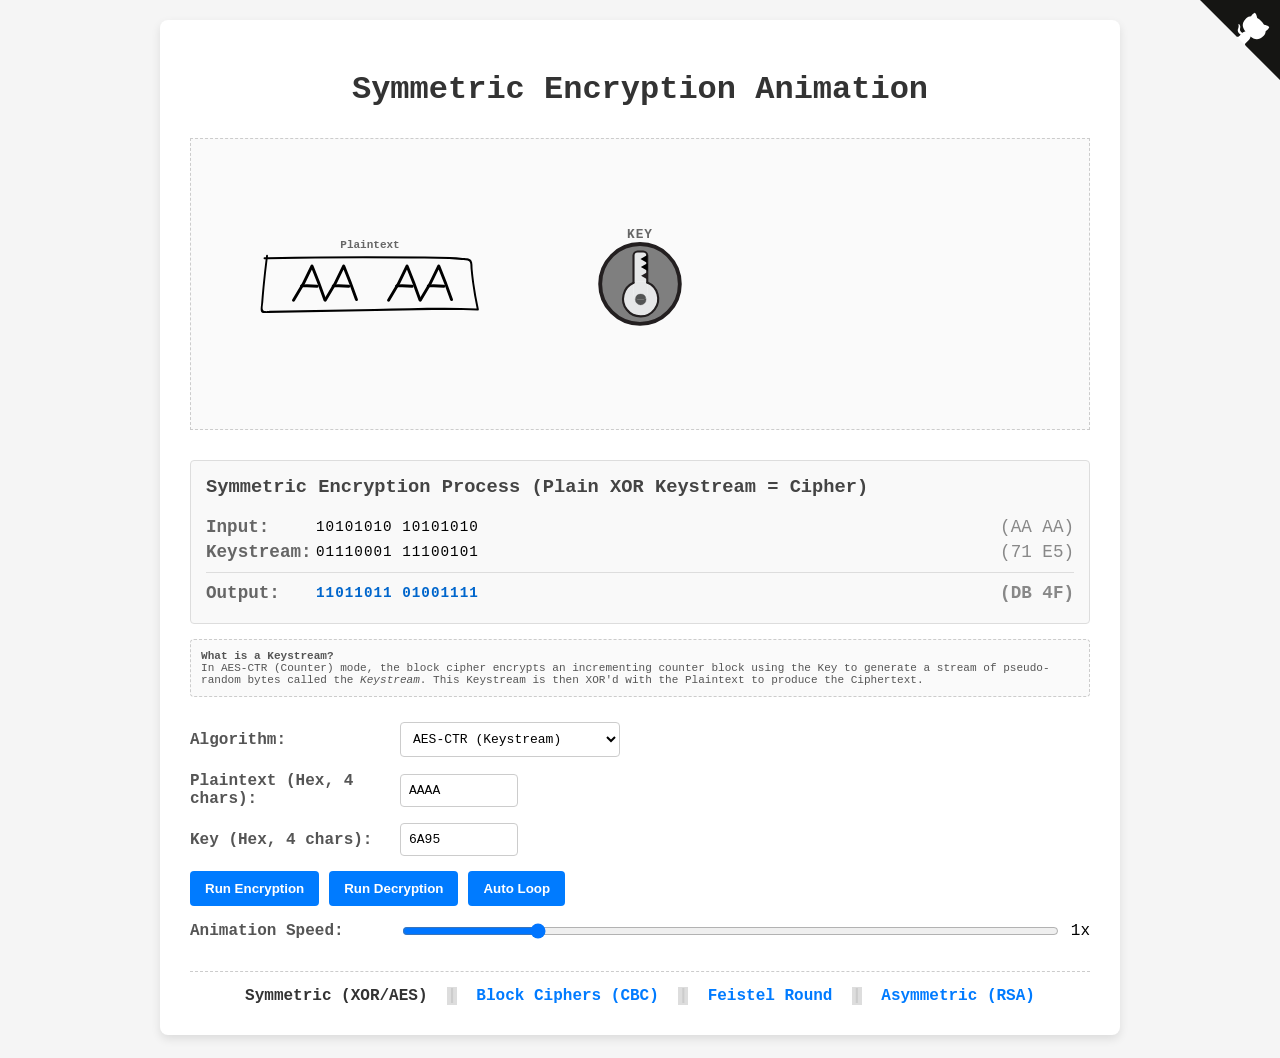
==== commit 8265e41a: "big improve" ====
--- a/index.html
+++ b/index.html
@@ -20,89 +20,7 @@
         <h1>Symmetric Encryption Animation</h1>
         
         <div class="animation-space">
-            <!-- Left Box (Plaintext) -->
-            <div class="box-container" id="left-box-container">
-                <svg class="box-svg" id="left-box" viewBox="0 0 475.19 112.03">
-                    <g id="box-path">
-                        <path class="box-outline" d="M473.64,103.31q-6-23.85-9.92-48.07-2.07-13-3.49-26.07c-.56-5.15.43-13.23-3.1-17.66s-13.55-3.73-18.82-4.16c-8.93-.72-17.87-1.21-26.83-1.55-18.3-.7-36.63-.82-54.95-1Q245.78,3.73,135,4.54,76,5,17,5.93c.1-.68.19-1.36.3-2,.36-2.39-3.67-3.43-4-1-.16,1-.3,2.08-.46,3.12L9.62,6a1.9,1.9,0,1,0,0,3.8l2.59,0Q9,32.11,6.38,54.49q-1.48,13-2.73,26.09-.58,6.06-1.1,12.13c-.36,4.11-1.41,8.73-.93,12.82.79,6.65,9.73,4.78,14.92,4.7l29.12-.44,58.24-.88,235-3.56c44.23-.66,88.49-1.2,132.7.37A2,2,0,0,0,473.64,103.31Zm-226.22-.38-224.63,3.4c-4.14.06-13.09,1.73-15.77-1.1S6.57,94.62,6.9,90.84q1.23-14,2.74-28Q12.5,36.26,16.4,9.74,119.59,8.06,222.79,8q53.29,0,106.59.38c35.6.27,71.39-.11,106.88,2.62,4.89.38,12.55-.1,16.34,2.71,3.6,2.67,2.74,8.67,3.16,12.71q1.31,12.66,3.22,25.26,3.81,25.26,10,50.15C395.21,99.34,321.21,101.82,247.42,102.93Z"/>
-                    </g>
-                </svg>
-            </div>
-
-            <!-- Left Connector (Arrows) -->
-            <div class="connector-container" id="left-connector">
-                <!-- Encrypt In Arrow (pointing right) -->
-                <svg class="arrow-svg arrow-encrypt-in" viewBox="0 0 152.39 81.26">
-                    <path d="M5.77,43.1a1021.29,1021.29,0,0,1,119.12-1.56c7.72.35,7.7-11.65,0-12A1021.29,1021.29,0,0,0,5.77,31.1c-7.66.55-7.72,12.55,0,12Z"/>
-                    <path d="M90,11.09A217.37,217.37,0,0,0,145,30.8l-2.65-10a273.17,273.17,0,0,0-31.94,51.35c-3.29,6.94,7,13,10.36,6.06a260.18,260.18,0,0,1,30.06-48.92c2.55-3.25,2.23-9-2.65-10A205.46,205.46,0,0,1,96.1.73C89.25-2.82,83.18,7.54,90,11.09Z"/>
-                </svg>
-                <!-- Decrypt Out Arrow (pointing left) -->
-                <svg class="arrow-svg arrow-decrypt-out flip-h" viewBox="0 0 152.39 81.26">
-                    <path d="M5.77,43.1a1021.29,1021.29,0,0,1,119.12-1.56c7.72.35,7.7-11.65,0-12A1021.29,1021.29,0,0,0,5.77,31.1c-7.66.55-7.72,12.55,0,12Z"/>
-                    <path d="M90,11.09A217.37,217.37,0,0,0,145,30.8l-2.65-10a273.17,273.17,0,0,0-31.94,51.35c-3.29,6.94,7,13,10.36,6.06a260.18,260.18,0,0,1,30.06-48.92c2.55-3.25,2.23-9-2.65-10A205.46,205.46,0,0,1,96.1.73C89.25-2.82,83.18,7.54,90,11.09Z"/>
-                </svg>
-            </div>
-
-            <!-- Middle Key -->
-            <div class="key-container neutral" id="key-anim-container">
-                <svg class="key-svg" viewBox="-10 -10 247.24 247.9">
-                    <defs>
-                        <radialGradient id="encrypt-gradient" cx="118.95" cy="118.62" r="113.29" gradientUnits="userSpaceOnUse">
-                            <stop offset="0" stop-color="#fff"/>
-                            <stop offset="1" stop-color="#c7001a"/>
-                        </radialGradient>
-                        <radialGradient id="decrypt-gradient" cx="118.95" cy="118.62" r="113.28" gradientUnits="userSpaceOnUse">
-                            <stop offset="0" stop-color="#fff"/>
-                            <stop offset="1" stop-color="#03d400"/>
-                        </radialGradient>
-                    </defs>
-                    <g id="Layer_2" data-name="Layer 2">
-                        <g id="Layer_2-2" data-name="Layer 2">
-                            <path class="bg-circle" d="M113.62.5C176.1.5,226.74,51.3,226.74,114S176.1,227.4,113.62,227.4.5,176.61.5,114,51.15.5,113.62.5Zm51.66,155.79a50.08,50.08,0,0,0-31-46.35V33.31a11.54,11.54,0,0,0-11.53-11.54h-16A11.54,11.54,0,0,0,95.2,33.31v77.16h0a50,50,0,1,0,70.08,45.81Z"/>
-                            <g id="key-hardware">
-                                <path class="cls-2" d="M134.29,109.94a49.92,49.92,0,1,1-39.09.54v35.24a11.56,11.56,0,0,0,5.32,9.73,14.65,14.65,0,0,0-.22,2.58,15.29,15.29,0,1,0,30.58,0,15.49,15.49,0,0,0-.45-3.7,11.5,11.5,0,0,0,3.86-8.61Z"/>
-                                <path class="cls-2" d="M134.29,109.94v35.78a11.5,11.5,0,0,1-3.86,8.61,15.29,15.29,0,0,0-29.91,1.12,11.56,11.56,0,0,1-5.32-9.73V110.48h0a49.87,49.87,0,0,1,39.09-.53Z"/>
-                                <path class="cls-2" d="M134.29,33.31v76.63a49.87,49.87,0,0,0-39.09.53V33.31a11.54,11.54,0,0,1,11.53-11.54h16a11.54,11.54,0,0,1,11.53,11.54Zm-1.45,62.34V85.23l-9,5.21Zm-.69-24.54V60.69l-9,5.21ZM131,48.28V37.85l-9,5.21Z"/>
-                                <polygon class="cls-2" points="132.84 85.23 132.84 95.65 123.81 90.44 132.84 85.23"/>
-                                <polygon class="cls-2" points="132.15 60.69 132.15 71.11 123.12 65.9 132.15 60.69"/>
-                                <polygon class="cls-2" points="130.96 37.85 130.96 48.28 121.93 43.06 130.96 37.85"/>
-                                <path class="cls-3" d="M130.43,154.33a15.49,15.49,0,0,1,.45,3.7,15.29,15.29,0,1,1-30.58,0,14.65,14.65,0,0,1,.22-2.58,11.55,11.55,0,0,0,6.21,1.81h16A11.45,11.45,0,0,0,130.43,154.33Z"/>
-                                <path class="cls-3" d="M115.59,142.74a15.32,15.32,0,0,1,14.84,11.59,11.45,11.45,0,0,1-7.67,2.93h-16a11.55,11.55,0,0,1-6.21-1.81A15.29,15.29,0,0,1,115.59,142.74Z"/>
-                                <path class="cls-4" d="M.5,114C.5,51.3,51.15.5,113.62.5S226.74,51.3,226.74,114,176.1,227.4,113.62,227.4.5,176.61.5,114Z"/>
-                                <path class="cls-5" d="M134.29,109.94a49.92,49.92,0,1,1-39.09.54"/>
-                                <path class="cls-5" d="M95.2,110.47V33.31a11.54,11.54,0,0,1,11.53-11.54h16a11.54,11.54,0,0,1,11.53,11.54v76.63"/>
-                                <polygon class="cls-6" points="132.84 85.23 132.84 95.65 123.81 90.44 132.84 85.23"/>
-                                <polygon class="cls-7" points="132.15 60.69 132.15 71.11 123.12 65.9 132.15 60.69"/>
-                                <polygon class="cls-7" points="130.96 37.85 130.96 48.28 121.93 43.06 130.96 37.85"/>
-                                <path class="cls-8" d="M130.43,154.33a15.49,15.49,0,0,1,.45,3.7,15.29,15.29,0,1,1-30.58,0,14.65,14.65,0,0,1,.22-2.58,15.29,15.29,0,0,1,29.91-1.12Z"/>
-                            </g>
-                        </g>
-                    </g>
-                </svg>
-            </div>
-
-            <!-- Right Connector (Arrows) -->
-            <div class="connector-container" id="right-connector">
-                <!-- Encrypt Out Arrow (pointing right) -->
-                <svg class="arrow-svg arrow-encrypt-out" viewBox="0 0 152.39 81.26">
-                    <path d="M5.77,43.1a1021.29,1021.29,0,0,1,119.12-1.56c7.72.35,7.7-11.65,0-12A1021.29,1021.29,0,0,0,5.77,31.1c-7.66.55-7.72,12.55,0,12Z"/>
-                    <path d="M90,11.09A217.37,217.37,0,0,0,145,30.8l-2.65-10a273.17,273.17,0,0,0-31.94,51.35c-3.29,6.94,7,13,10.36,6.06a260.18,260.18,0,0,1,30.06-48.92c2.55-3.25,2.23-9-2.65-10A205.46,205.46,0,0,1,96.1.73C89.25-2.82,83.18,7.54,90,11.09Z"/>
-                </svg>
-                <!-- Decrypt In Arrow (pointing left) -->
-                <svg class="arrow-svg arrow-decrypt-in flip-h" viewBox="0 0 152.39 81.26">
-                    <path d="M5.77,43.1a1021.29,1021.29,0,0,1,119.12-1.56c7.72.35,7.7-11.65,0-12A1021.29,1021.29,0,0,0,5.77,31.1c-7.66.55-7.72,12.55,0,12Z"/>
-                    <path d="M90,11.09A217.37,217.37,0,0,0,145,30.8l-2.65-10a273.17,273.17,0,0,0-31.94,51.35c-3.29,6.94,7,13,10.36,6.06a260.18,260.18,0,0,1,30.06-48.92c2.55-3.25,2.23-9-2.65-10A205.46,205.46,0,0,1,96.1.73C89.25-2.82,83.18,7.54,90,11.09Z"/>
-                </svg>
-            </div>
-
-            <!-- Right Box (Ciphertext) -->
-            <div class="box-container" id="right-box-container">
-                <svg class="box-svg" id="right-box" viewBox="0 0 475.19 112.03">
-                    <g id="box-path">
-                        <path class="box-outline" d="M473.64,103.31q-6-23.85-9.92-48.07-2.07-13-3.49-26.07c-.56-5.15.43-13.23-3.1-17.66s-13.55-3.73-18.82-4.16c-8.93-.72-17.87-1.21-26.83-1.55-18.3-.7-36.63-.82-54.95-1Q245.78,3.73,135,4.54,76,5,17,5.93c.1-.68.19-1.36.3-2,.36-2.39-3.67-3.43-4-1-.16,1-.3,2.08-.46,3.12L9.62,6a1.9,1.9,0,1,0,0,3.8l2.59,0Q9,32.11,6.38,54.49q-1.48,13-2.73,26.09-.58,6.06-1.1,12.13c-.36,4.11-1.41,8.73-.93,12.82.79,6.65,9.73,4.78,14.92,4.7l29.12-.44,58.24-.88,235-3.56c44.23-.66,88.49-1.2,132.7.37A2,2,0,0,0,473.64,103.31Zm-226.22-.38-224.63,3.4c-4.14.06-13.09,1.73-15.77-1.1S6.57,94.62,6.9,90.84q1.23-14,2.74-28Q12.5,36.26,16.4,9.74,119.59,8.06,222.79,8q53.29,0,106.59.38c35.6.27,71.39-.11,106.88,2.62,4.89.38,12.55-.1,16.34,2.71,3.6,2.67,2.74,8.67,3.16,12.71q1.31,12.66,3.22,25.26,3.81,25.26,10,50.15C395.21,99.34,321.21,101.82,247.42,102.93Z"/>
-                    </g>
-                </svg>
-            </div>
+            <svg id="diagram-svg" viewBox="0 0 800 250"></svg>
         </div>
 
         <!-- XOR Math Visualization -->
@@ -172,6 +90,6 @@
         </div>
     </div>
 
-    <script type="module" src="main.js"></script>
+    <script type="module" src="main.js?v=2"></script>
 </body>
 </html>
--- a/style.css
+++ b/style.css
@@ -96,8 +96,14 @@
     height: 100%;
 }
 
+.key-graphic-group {
+    transform-box: fill-box;
+    transform-origin: center;
+    transition: transform 0.5s ease-in-out;
+}
+
 /* Key SVG Internal Styles */
-.key-svg .bg-circle {
+.bg-circle {
     transition: fill 0.5s ease-in-out;
 }
 
@@ -125,17 +131,38 @@
 .key-svg .cls-7 { stroke: #000; }
 .key-svg .cls-8 { stroke: #515151; }
 
+#diagram-svg {
+    width: 100%;
+    height: 100%;
+    display: block;
+}
+
 .key-svg {
-    transform-origin: center;
-    transition: transform 0.5s ease-in-out;
-}
-
-.key-container.encrypting .key-svg {
+    transition: fill 0.5s ease-in-out;
+    fill: #7f7f7f;
+}
+
+.asymmetric-layout #diagram-svg .key-group.active .key-svg {
+    animation: wiggle-pulse-anim 1.2s infinite ease-in-out;
+}
+
+/* Active state rules for keys globally */
+.canvas-symmetric.mode-encrypt .key-group.active .key-graphic-group,
+.canvas-cbc.mode-encrypt .key-group.active .key-graphic-group {
     transform: rotate(90deg);
 }
-
-.key-container.decrypting .key-svg {
+.canvas-symmetric.mode-decrypt .key-group.active .key-graphic-group,
+.canvas-cbc.mode-decrypt .key-group.active .key-graphic-group {
     transform: rotate(-90deg);
+}
+.canvas-feistel .key-group.active .key-graphic-group {
+    transform: rotate(-90deg);
+}
+.mode-encrypt .key-group.active .key-svg {
+    fill: url(#encrypt-gradient) !important;
+}
+.mode-decrypt .key-group.active .key-svg {
+    fill: url(#decrypt-gradient) !important;
 }
 
 /* Arrow Visibility States */
@@ -301,27 +328,22 @@
 }
 
 /* Static Rotations for Asymmetric Keys */
-.key-container.public {
+.key-group.public .key-graphic-group {
     transform: rotate(90deg);
 }
-.key-container.private {
+.key-group.private .key-graphic-group {
     transform: rotate(-90deg);
 }
 
 /* Permanent Key Colors for Asymmetric */
-.key-container.public .key-svg .bg-circle {
+.key-group.public .key-svg {
     fill: url(#encrypt-gradient) !important;
-    opacity: 1 !important;
-}
-.key-container.private .key-svg .bg-circle {
+}
+.key-group.private .key-svg {
     fill: url(#decrypt-gradient) !important;
-    opacity: 1 !important;
-}
-
-/* Wiggle & Pulse Animation for Active Key */
-.key-svg.active-key {
-    animation: wiggle-pulse-anim 1.2s infinite ease-in-out;
-}
+}
+
+/* Key active animation is now global */
 
 @keyframes wiggle-pulse-anim {
     0% { transform: rotate(0deg) scale(1); }
@@ -666,12 +688,6 @@
 }
 
 /* Block Cipher Page Specifics */
-.box-outline.input-block {
-    fill: #e8f5e9 !important;
-}
-.box-outline.output-block {
-    fill: #ffebee !important;
-}
 .block-rect {
     fill: #fff;
     stroke: #151513;
@@ -690,4 +706,21 @@
     stroke: #007bff;
     stroke-width: 3.5px;
 }
-
+.arrow-use {
+    color: #151513;
+    transition: color 0.3s ease-in-out;
+}
+.arrow-use.active {
+    color: #007bff;
+}
+
+/* Custom subtle colors for CBC plaintext & middle cipher blocks */
+.block-group.block-plain .box-outline {
+    fill: #f0faf0 !important;
+    stroke: #a2caa2 !important;
+}
+.block-group.block-cipher-mid .box-outline {
+    fill: #faf0f0 !important;
+    stroke: #caa2a2 !important;
+}
+
